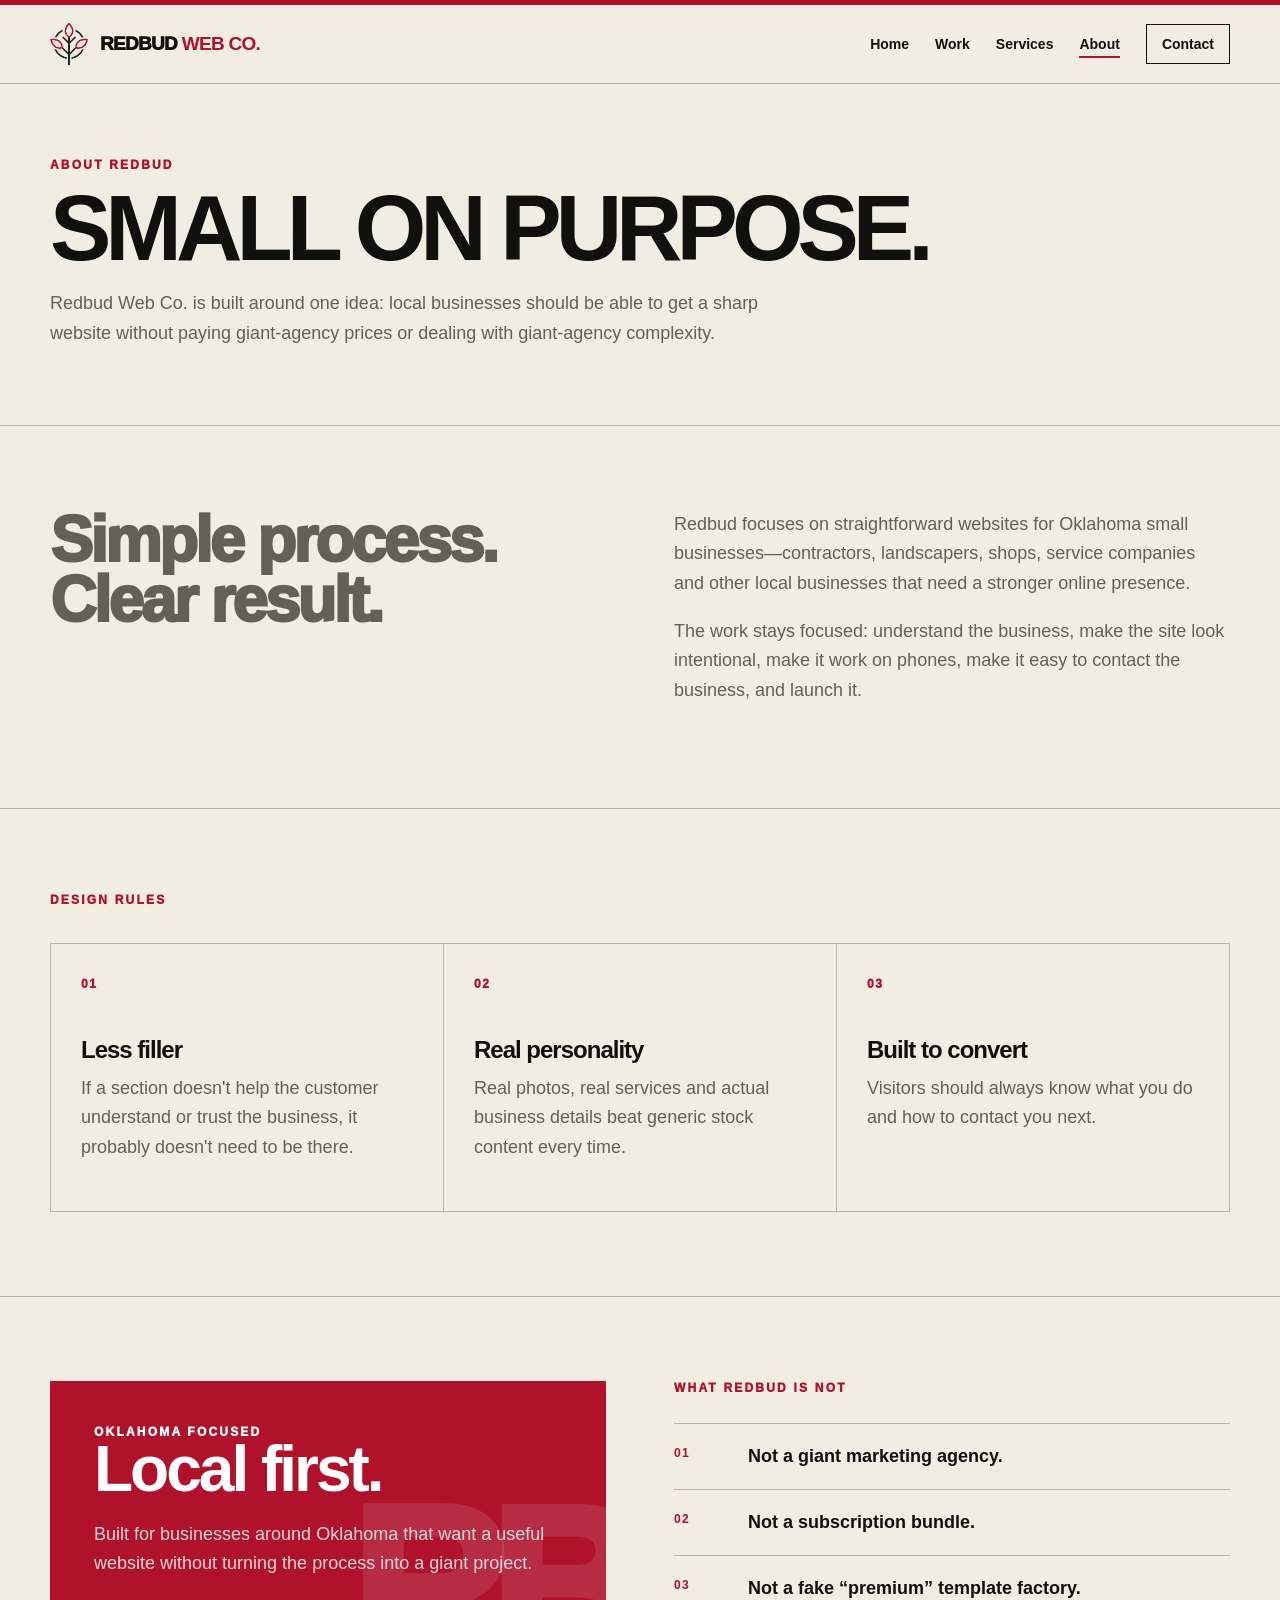
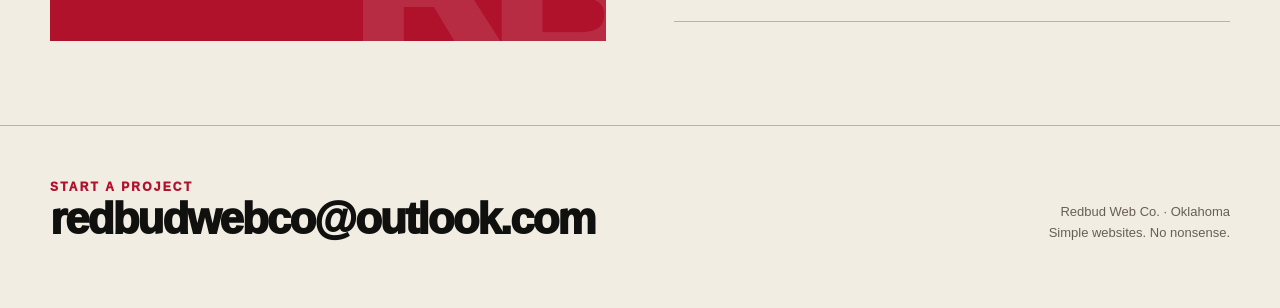
==== about.html @ 7985fb9d "Add files via upload" ====
<!doctype html><html lang="en"><head><meta charset="utf-8"><meta name="viewport" content="width=device-width,initial-scale=1"><meta name="description" content="About Redbud Web Co., a focused Oklahoma web design studio for small businesses."><title>About | Redbud Web Co.</title><link rel="stylesheet" href="style.css"></head><body><div class="topline"></div>
<nav><div class="wrap navin"><a class="brand" href="index.html"><span class="logo-crop" aria-hidden="true"><img src="assets/redbud-logo-source.png" alt=""></span><span>REDBUD <b>WEB CO.</b></span></a><div class="links"><a href="index.html">Home</a><a href="work.html">Work</a><a href="services.html">Services</a><a aria-current="page" href="about.html">About</a><a class="nav-cta" href="contact.html">Contact</a></div><button class="menu-btn" aria-label="Open menu" aria-expanded="false"><span aria-hidden="true"></span></button></div><div class="mobile-menu"><a href="index.html">Home</a><a href="work.html">Work</a><a href="services.html">Services</a><a href="about.html">About</a><a href="contact.html">Contact</a></div></nav><header class="pagehead"><div class="wrap"><div class="kicker">About Redbud</div><h1>SMALL ON PURPOSE.</h1><p>Redbud Web Co. is built around one idea: local businesses should be able to get a sharp website without paying giant-agency prices or dealing with giant-agency complexity.</p></div></header>
<section class="section"><div class="wrap split"><div class="reveal"><p class="bigline">Simple process. Clear result.</p></div><div class="reveal"><p>Redbud focuses on straightforward websites for Oklahoma small businesses—contractors, landscapers, shops, service companies and other local businesses that need a stronger online presence.</p><p>The work stays focused: understand the business, make the site look intentional, make it work on phones, make it easy to contact the business, and launch it.</p></div></div></section>
<section class="section"><div class="wrap"><div class="kicker">Design rules</div><div class="grid3"><article class="card reveal"><span class="n">01</span><h3>Less filler</h3><p>If a section doesn't help the customer understand or trust the business, it probably doesn't need to be there.</p></article><article class="card reveal"><span class="n">02</span><h3>Real personality</h3><p>Real photos, real services and actual business details beat generic stock content every time.</p></article><article class="card reveal"><span class="n">03</span><h3>Built to convert</h3><p>Visitors should always know what you do and how to contact you next.</p></article></div></div></section>
<section class="section"><div class="wrap split"><div class="red-panel"><div class="kicker" style="color:white">Oklahoma focused</div><h2>Local first.</h2><p>Built for businesses around Oklahoma that want a useful website without turning the process into a giant project.</p></div><div><div class="kicker">What Redbud is not</div><div class="rule-list"><div class="rule"><b>01</b><span>Not a giant marketing agency.</span></div><div class="rule"><b>02</b><span>Not a subscription bundle.</span></div><div class="rule"><b>03</b><span>Not a fake “premium” template factory.</span></div></div></div></div></section><footer><div class="wrap foot"><div><div class="kicker">Start a project</div><div class="email"><a href="mailto:redbudwebco@outlook.com">redbudwebco@outlook.com</a></div></div><div class="note">Redbud Web Co. · Oklahoma<br>Simple websites. No nonsense.</div></div></footer><script src="script.js"></script></body></html>
---- style.css ----
:root{
  --ink:#10100f;--paper:#f2ede2;--paper-2:#e8dfd1;--red:#b0122c;--red-dark:#7a1021;--line:#bdb3a5;--muted:#665f56;--max:1180px;
}
*{box-sizing:border-box}html{scroll-behavior:smooth}body{margin:0;background:var(--paper);color:var(--ink);font-family:Inter,ui-sans-serif,-apple-system,BlinkMacSystemFont,"Segoe UI",sans-serif;-webkit-font-smoothing:antialiased}body:before{content:"";position:fixed;inset:0;pointer-events:none;opacity:.22;background-image:linear-gradient(rgba(16,16,15,.04) 1px,transparent 1px),linear-gradient(90deg,rgba(16,16,15,.04) 1px,transparent 1px);background-size:34px 34px;mask-image:linear-gradient(to bottom,black,transparent 75%);z-index:-1}a{color:inherit;text-decoration:none}img{display:block;max-width:100%}button,input,textarea{font:inherit}.wrap{width:min(var(--max),calc(100% - 40px));margin-inline:auto}.topline{height:5px;background:var(--red)}
nav{position:sticky;top:0;z-index:50;background:rgba(242,237,226,.94);backdrop-filter:blur(12px);border-bottom:1px solid var(--line)}.navin{height:78px;display:flex;align-items:center;justify-content:space-between;gap:24px}.brand{display:inline-flex;align-items:center;gap:12px;font-weight:950;letter-spacing:-.7px;font-size:19px}.brand b{color:var(--red)}.logo-crop{position:relative;display:inline-block;width:38px;height:43px;overflow:hidden;flex:0 0 38px}.logo-crop img{position:absolute;width:82px;max-width:none;left:-22px;top:-18px;mix-blend-mode:multiply}.links{display:flex;gap:26px;align-items:center;font-size:14px;font-weight:800}.links a{position:relative}.links a:after{content:"";position:absolute;left:0;right:100%;bottom:-6px;height:2px;background:var(--red);transition:.2s ease}.links a:hover:after,.links a[aria-current="page"]:after{right:0}.nav-cta{padding:11px 15px;border:1px solid var(--ink)}.nav-cta:hover{background:var(--ink);color:var(--paper)}.menu-btn{display:none;background:none;border:0;font-weight:900;font-size:24px;padding:8px}.mobile-menu{display:none;border-top:1px solid var(--line);padding:12px 20px 18px}.mobile-menu a{display:block;padding:11px 0;font-weight:800}

.hero{padding:86px 0 0;border-bottom:1px solid var(--line);overflow:hidden}.hero-grid{display:grid;grid-template-columns:minmax(0,1.3fr) minmax(280px,.7fr);gap:70px;align-items:end}.kicker{text-transform:uppercase;letter-spacing:2.2px;font-size:12px;color:var(--red);font-weight:950}h1,h2,h3,p{margin-top:0}h1{font-size:clamp(58px,9.2vw,116px);line-height:.84;letter-spacing:-6px;margin:18px 0 28px;max-width:1000px;text-wrap:balance}h2{font-size:clamp(36px,5vw,64px);line-height:.95;letter-spacing:-3px;margin-bottom:20px;text-wrap:balance}h3{font-size:24px;letter-spacing:-1px;margin-bottom:10px}p{font-size:18px;line-height:1.65;color:var(--muted);max-width:720px}.hero-copy{font-size:20px;max-width:690px}.hero-actions{display:flex;gap:12px;flex-wrap:wrap;margin-top:34px}.btn{display:inline-flex;align-items:center;justify-content:center;gap:10px;background:var(--ink);color:var(--paper);padding:14px 19px;border:1px solid var(--ink);font-weight:900;transition:.18s ease}.btn:hover{transform:translateY(-2px);background:var(--red);border-color:var(--red)}.btn.ghost{background:transparent;color:var(--ink)}.btn.ghost:hover{color:var(--paper)}.hero-stamp{align-self:stretch;border-left:1px solid var(--line);padding:0 0 28px 28px;display:flex;flex-direction:column;justify-content:flex-end}.hero-stamp .big{font-size:clamp(56px,8vw,96px);font-weight:950;letter-spacing:-6px;line-height:.75;color:var(--red)}.hero-stamp strong{font-size:24px;letter-spacing:-1px}.hero-stamp p{font-size:14px;margin:12px 0 0}.industry-strip{margin-top:76px;border-top:1px solid var(--line);display:grid;grid-template-columns:repeat(5,1fr)}.industry-strip span{padding:18px 10px;border-right:1px solid var(--line);font-size:12px;font-weight:950;text-transform:uppercase;letter-spacing:1.2px;text-align:center}.industry-strip span:last-child{border-right:0}
.priceband{border-bottom:1px solid var(--line)}.price{display:grid;grid-template-columns:1fr 1fr;gap:60px;align-items:end;padding:76px 0}.price-lockup strong{font-size:clamp(86px,12vw,154px);letter-spacing:-8px;line-height:.75;display:block}.price-lockup small{display:block;font-size:14px;color:var(--muted);margin-top:18px}.section{padding:84px 0;border-bottom:1px solid var(--line)}.section.compact{padding:60px 0}.grid3{display:grid;grid-template-columns:repeat(3,1fr);border-top:1px solid var(--line);border-left:1px solid var(--line);margin-top:36px}.card{padding:30px;border-right:1px solid var(--line);border-bottom:1px solid var(--line);min-height:210px;background:transparent;transition:.2s ease}.card:hover{background:var(--paper-2);transform:translateY(-3px)}.card .n{font-size:12px;color:var(--red);font-weight:950;letter-spacing:1.5px}.card h3{margin-top:44px}.split{display:grid;grid-template-columns:1fr 1fr;gap:68px;align-items:start}.bigline{font-size:clamp(34px,5vw,68px);font-weight:950;letter-spacing:-3px;line-height:.95;margin:0}.rule-list{border-top:1px solid var(--line);margin-top:28px}.rule{display:grid;grid-template-columns:56px 1fr;gap:18px;padding:22px 0;border-bottom:1px solid var(--line)}.rule b{color:var(--red);font-size:12px;letter-spacing:1.4px}.rule span{font-size:18px;font-weight:800}
.process{display:grid;grid-template-columns:repeat(3,1fr);border:1px solid var(--ink);margin-top:34px}.process article{padding:32px;min-height:260px;border-right:1px solid var(--ink);position:relative}.process article:last-child{border-right:0}.process .step{font-size:72px;line-height:.75;font-weight:950;letter-spacing:-5px;color:var(--red)}.process h3{margin-top:70px}.process p{font-size:15px}.red-panel{background:var(--red);color:white;padding:44px;position:relative;overflow:hidden}.red-panel:after{content:"RB";position:absolute;right:-20px;bottom:-58px;font-size:220px;font-weight:950;letter-spacing:-20px;color:rgba(255,255,255,.11);line-height:1}.red-panel p{color:rgba(255,255,255,.82)}
.project-grid{display:grid;grid-template-columns:1fr 1fr;gap:18px;margin-top:40px}.project-link{display:block}.project{position:relative;background:var(--ink);color:var(--paper);padding:38px;min-height:410px;overflow:hidden;border:1px solid var(--ink);transition:transform .22s ease,box-shadow .22s ease}.project.light{background:var(--paper-2);color:var(--ink);border-color:var(--line)}.project p{color:#c9c4bb}.project.light p{color:var(--muted)}.project .mock{margin-top:46px;border:1px solid #57534d;padding:20px;font-family:ui-monospace,SFMono-Regular,Menlo,monospace;font-size:13px;line-height:1.7}.project.light .mock{border-color:var(--line)}.project:after{content:"↗";position:absolute;right:28px;top:25px;font-size:32px;font-weight:800;color:var(--red);transition:.2s ease}.project-link:hover .project{transform:translateY(-5px) rotate(-.25deg);box-shadow:10px 10px 0 var(--red)}.project-link:nth-child(even):hover .project{transform:translateY(-5px) rotate(.25deg)}.project-chip{display:inline-block;margin-top:24px;border:1px solid currentColor;padding:7px 9px;font-size:11px;font-weight:950;letter-spacing:1.2px;text-transform:uppercase}
.work-preview{display:grid;grid-template-columns:1.2fr .8fr;gap:18px;margin-top:38px}.mini-work{border:1px solid var(--ink);padding:30px;min-height:320px;display:flex;flex-direction:column;justify-content:space-between;transition:.2s ease}.mini-work.dark{background:var(--ink);color:var(--paper)}.mini-work.dark p{color:#c9c4bb}.mini-work:hover{transform:translate(-4px,-4px);box-shadow:8px 8px 0 var(--red)}.mini-work .arrow{font-size:44px;line-height:1;color:var(--red)}
.pagehead{padding:74px 0 58px;border-bottom:1px solid var(--line)}.pagehead h1{font-size:clamp(52px,8vw,92px);margin-bottom:22px}.pricing-box{border:2px solid var(--ink);padding:38px;display:grid;grid-template-columns:1fr auto;gap:35px;align-items:center}.pricing-box .money{font-size:clamp(76px,11vw,140px);font-weight:950;letter-spacing:-7px;line-height:.78}.tag{display:inline-block;border:1px solid var(--line);padding:8px 10px;font-size:12px;font-weight:900;text-transform:uppercase;letter-spacing:1px;margin:0 6px 8px 0}.faq{border-top:1px solid var(--line);margin-top:36px}details{border-bottom:1px solid var(--line);padding:20px 0}summary{cursor:pointer;font-weight:900;font-size:20px;list-style:none}summary::-webkit-details-marker{display:none}details p{padding-top:14px;margin-bottom:0}.contact-box{display:grid;grid-template-columns:1.1fr .9fr;gap:60px;align-items:start}.contact-email{font-size:clamp(28px,5vw,56px);font-weight:950;letter-spacing:-2.5px;word-break:break-word}.contact-panel{background:var(--ink);color:var(--paper);padding:36px}.contact-panel p{color:#c9c4bb}.contact-panel .btn{background:var(--red);border-color:var(--red)}footer{padding:54px 0 64px}.foot{display:flex;justify-content:space-between;gap:30px;align-items:flex-end}.email{font-size:clamp(24px,4vw,44px);font-weight:950;letter-spacing:-2px;word-break:break-word}.note{font-size:13px;color:var(--muted);line-height:1.6;text-align:right}.badge-row{display:flex;flex-wrap:wrap;gap:8px;margin-top:20px}.reveal{opacity:0;transform:translateY(12px);transition:.55s ease}.reveal.visible{opacity:1;transform:none}
@media(max-width:860px){.links{display:none}.menu-btn{display:block}.mobile-menu.open{display:block}.hero-grid,.price,.split,.contact-box,.work-preview{grid-template-columns:1fr}.hero-grid{gap:38px}.hero-stamp{border-left:0;border-top:1px solid var(--line);padding:24px 0}.grid3,.project-grid,.process{grid-template-columns:1fr}.process article{border-right:0;border-bottom:1px solid var(--ink)}.process article:last-child{border-bottom:0}.pricing-box{grid-template-columns:1fr}.foot{align-items:flex-start;flex-direction:column}.note{text-align:left}.industry-strip{grid-template-columns:1fr 1fr}.industry-strip span{border-bottom:1px solid var(--line)}}@media(max-width:520px){.wrap{width:min(var(--max),calc(100% - 28px))}.hero{padding-top:64px}.section{padding:66px 0}.pagehead{padding:58px 0 46px}h1{font-size:54px;letter-spacing:-3px}.price-lockup strong{letter-spacing:-5px}.card{min-height:180px}.project{padding:28px;min-height:350px}.industry-strip{grid-template-columns:1fr}.industry-strip span{border-right:0}}


/* ——— Intentional mobile design ——— */
html,body{max-width:100%;overflow-x:hidden}
a,button{-webkit-tap-highlight-color:rgba(176,18,44,.12)}
::selection{background:var(--red);color:#fff}

@media(max-width:860px){
  nav{backdrop-filter:blur(16px)}
  .navin{height:68px;gap:14px}
  .brand{gap:9px;font-size:16px;letter-spacing:-.45px}
  .logo-crop{width:31px;height:36px;flex-basis:31px}
  .logo-crop img{width:69px;left:-19px;top:-15px}

  .menu-btn{
    display:grid;
    place-items:center;
    width:42px;
    height:42px;
    padding:0;
    border:1px solid var(--ink);
    border-radius:0;
    font-size:0;
    cursor:pointer;
    position:relative;
  }
  .menu-btn:before,.menu-btn:after,.menu-btn span{
    content:"";
    position:absolute;
    width:18px;
    height:2px;
    background:var(--ink);
    transition:transform .2s ease,top .2s ease,opacity .2s ease;
  }
  .menu-btn:before{top:14px}
  .menu-btn span{top:20px}
  .menu-btn:after{top:26px}
  .menu-btn[aria-expanded="true"]:before{top:20px;transform:rotate(45deg)}
  .menu-btn[aria-expanded="true"] span{opacity:0}
  .menu-btn[aria-expanded="true"]:after{top:20px;transform:rotate(-45deg)}

  .mobile-menu{
    padding:0 max(20px,env(safe-area-inset-right)) 18px max(20px,env(safe-area-inset-left));
    background:var(--paper);
  }
  .mobile-menu.open{
    display:block;
    animation:menuDrop .18s ease-out both;
  }
  .mobile-menu a{
    display:flex;
    align-items:center;
    justify-content:space-between;
    min-height:56px;
    padding:0;
    border-bottom:1px solid var(--line);
    font-size:22px;
    font-weight:950;
    letter-spacing:-.8px;
  }
  .mobile-menu a:after{content:"↗";font-size:18px;color:var(--red)}
  .mobile-menu a:last-child{
    margin-top:14px;
    min-height:52px;
    padding:0 16px;
    border:1px solid var(--red);
    background:var(--red);
    color:#fff;
  }
  .mobile-menu a:last-child:after{color:#fff}
  @keyframes menuDrop{from{opacity:0;transform:translateY(-8px)}to{opacity:1;transform:none}}

  .hero{padding:58px 0 0}
  .hero-grid{gap:30px}
  .hero-copy{font-size:18px;line-height:1.55}
  .hero-actions{margin-top:28px;gap:10px}
  .hero-actions .btn{min-height:52px;padding:14px 18px}
  .hero-stamp{padding:22px 0 8px}
  .hero-stamp .big{font-size:72px;letter-spacing:-5px}
  .hero-stamp strong{font-size:20px}
  .hero-stamp p{max-width:420px}

  .price{gap:30px;padding:58px 0}
  .section{padding:70px 0}
  .section.compact{padding:50px 0}
  .split{gap:32px}

  .grid3{
    border-left:0;
    border-top:1px solid var(--ink);
    gap:0;
  }
  .card{
    min-height:0;
    padding:24px 4px 26px;
    border-right:0;
    border-bottom:1px solid var(--line);
  }
  .card:hover{transform:none}
  .card h3{margin-top:26px}
  .card p{margin-bottom:0}

  .process{margin-top:28px}
  .process article{min-height:0;padding:26px}
  .process .step{font-size:58px}
  .process h3{margin-top:38px}

  .project-grid{gap:12px;margin-top:30px}
  .project{min-height:340px}
  .project-link:hover .project,.project-link:nth-child(even):hover .project{
    transform:none;box-shadow:none
  }
  .project:after{right:22px;top:20px}
  .project .mock{margin-top:34px}

  .work-preview{gap:12px;margin-top:30px}
  .mini-work{min-height:260px}
  .mini-work:hover{transform:none;box-shadow:none}

  .pricing-box{padding:28px;gap:24px}
  .contact-box{gap:32px}
  .contact-panel{padding:28px}

  details{padding:18px 0}
  summary{font-size:18px;line-height:1.3}

  footer{padding:44px 0 calc(48px + env(safe-area-inset-bottom))}
  .foot{gap:22px}
}

@media(max-width:520px){
  .wrap{width:calc(100% - 32px)}
  .topline{height:4px}
  .navin{height:64px}

  .pagehead{padding:48px 0 40px}
  .pagehead h1{font-size:clamp(44px,14vw,62px);line-height:.9;letter-spacing:-3.5px;margin-bottom:18px}
  .hero{padding-top:46px}
  h1{font-size:clamp(48px,15vw,66px);line-height:.88;letter-spacing:-4px;margin:14px 0 22px}
  h2{font-size:clamp(34px,11vw,48px);line-height:.97;letter-spacing:-2.2px}
  h3{font-size:22px}
  p{font-size:16px;line-height:1.58}
  .hero-copy{font-size:17px}

  .kicker{font-size:11px;letter-spacing:1.7px}
  .hero-actions{display:grid;grid-template-columns:1fr}
  .hero-actions .btn{width:100%;min-height:54px}
  .btn{min-height:48px}

  .hero-stamp .big{font-size:64px}
  .industry-strip{
    display:flex;
    overflow-x:auto;
    margin:46px -16px 0;
    padding-left:16px;
    border-top:1px solid var(--line);
    scrollbar-width:none;
    overscroll-behavior-inline:contain;
  }
  .industry-strip::-webkit-scrollbar{display:none}
  .industry-strip span{
    flex:0 0 auto;
    min-width:135px;
    padding:16px 18px;
    border-right:1px solid var(--line);
    border-bottom:0;
    white-space:nowrap;
  }

  .price{padding:50px 0}
  .price-lockup strong{font-size:96px;letter-spacing:-6px}
  .price-lockup small{margin-top:14px;line-height:1.5}

  .section{padding:58px 0}
  .section.compact{padding:44px 0}
  .red-panel{padding:30px 26px}
  .red-panel:after{font-size:160px;right:-14px;bottom:-44px}

  .rule{grid-template-columns:42px 1fr;gap:12px;padding:18px 0}
  .rule span{font-size:16px}
  .bigline{font-size:40px;letter-spacing:-2px}

  .project{padding:24px;min-height:310px}
  .project .mock{padding:16px;font-size:12px}
  .project:after{font-size:26px}
  .project-chip{margin-top:18px}

  .mini-work{padding:24px;min-height:235px}
  .mini-work .arrow{font-size:36px}

  .pricing-box{padding:24px;border-width:1px}
  .pricing-box .money{font-size:84px;letter-spacing:-5px}
  .tag{font-size:10px}

  .contact-email{font-size:clamp(26px,9vw,40px);letter-spacing:-1.7px}
  .contact-panel{padding:24px}
  .contact-panel .btn{width:100%}

  .email{font-size:clamp(23px,8vw,34px);letter-spacing:-1.4px}
  .note{font-size:12px}

  /* Give touch devices feedback without desktop-style hover movement. */
  .btn:active{transform:translateY(1px)}
  .project-link:active .project,.mini-work:active{background:var(--paper-2)}
  .project-link:active .project:not(.light){background:#1c1b19}
}

@media(max-width:360px){
  .wrap{width:calc(100% - 24px)}
  .brand span:last-child{font-size:14px}
  .logo-crop{width:28px;flex-basis:28px}
  h1{font-size:45px}
  .price-lockup strong{font-size:82px}
}
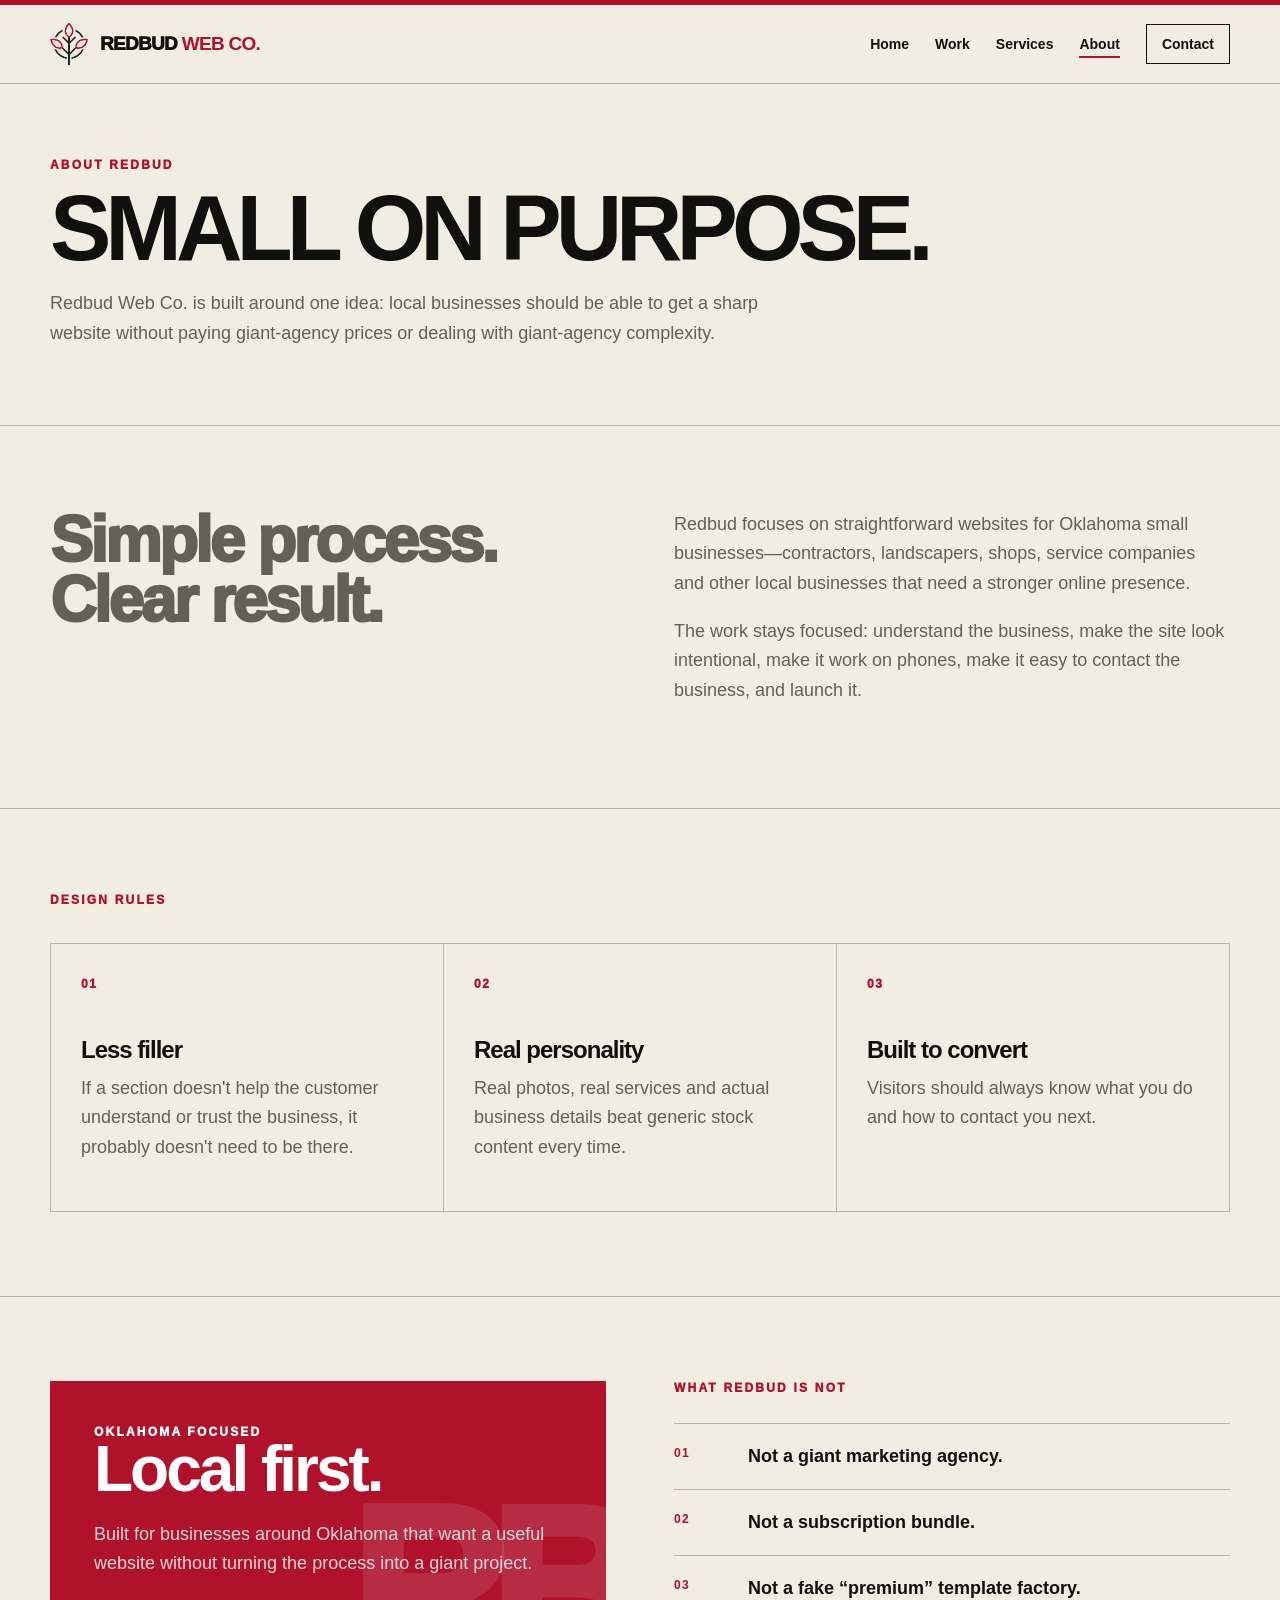
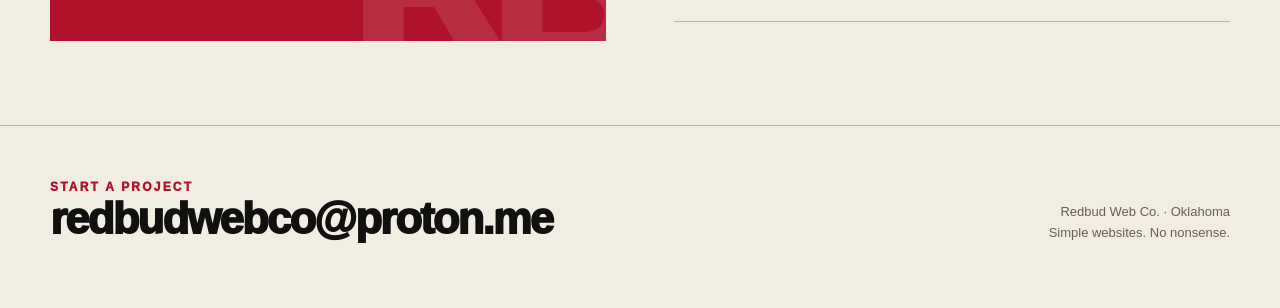
==== commit 0b3e211b: "Update about.html" ====
--- a/about.html
+++ b/about.html
@@ -2,4 +2,4 @@
 <nav><div class="wrap navin"><a class="brand" href="index.html"><span class="logo-crop" aria-hidden="true"><img src="assets/redbud-logo-source.png" alt=""></span><span>REDBUD <b>WEB CO.</b></span></a><div class="links"><a href="index.html">Home</a><a href="work.html">Work</a><a href="services.html">Services</a><a aria-current="page" href="about.html">About</a><a class="nav-cta" href="contact.html">Contact</a></div><button class="menu-btn" aria-label="Open menu" aria-expanded="false"><span aria-hidden="true"></span></button></div><div class="mobile-menu"><a href="index.html">Home</a><a href="work.html">Work</a><a href="services.html">Services</a><a href="about.html">About</a><a href="contact.html">Contact</a></div></nav><header class="pagehead"><div class="wrap"><div class="kicker">About Redbud</div><h1>SMALL ON PURPOSE.</h1><p>Redbud Web Co. is built around one idea: local businesses should be able to get a sharp website without paying giant-agency prices or dealing with giant-agency complexity.</p></div></header>
 <section class="section"><div class="wrap split"><div class="reveal"><p class="bigline">Simple process. Clear result.</p></div><div class="reveal"><p>Redbud focuses on straightforward websites for Oklahoma small businesses—contractors, landscapers, shops, service companies and other local businesses that need a stronger online presence.</p><p>The work stays focused: understand the business, make the site look intentional, make it work on phones, make it easy to contact the business, and launch it.</p></div></div></section>
 <section class="section"><div class="wrap"><div class="kicker">Design rules</div><div class="grid3"><article class="card reveal"><span class="n">01</span><h3>Less filler</h3><p>If a section doesn't help the customer understand or trust the business, it probably doesn't need to be there.</p></article><article class="card reveal"><span class="n">02</span><h3>Real personality</h3><p>Real photos, real services and actual business details beat generic stock content every time.</p></article><article class="card reveal"><span class="n">03</span><h3>Built to convert</h3><p>Visitors should always know what you do and how to contact you next.</p></article></div></div></section>
-<section class="section"><div class="wrap split"><div class="red-panel"><div class="kicker" style="color:white">Oklahoma focused</div><h2>Local first.</h2><p>Built for businesses around Oklahoma that want a useful website without turning the process into a giant project.</p></div><div><div class="kicker">What Redbud is not</div><div class="rule-list"><div class="rule"><b>01</b><span>Not a giant marketing agency.</span></div><div class="rule"><b>02</b><span>Not a subscription bundle.</span></div><div class="rule"><b>03</b><span>Not a fake “premium” template factory.</span></div></div></div></div></section><footer><div class="wrap foot"><div><div class="kicker">Start a project</div><div class="email"><a href="mailto:redbudwebco@outlook.com">redbudwebco@outlook.com</a></div></div><div class="note">Redbud Web Co. · Oklahoma<br>Simple websites. No nonsense.</div></div></footer><script src="script.js"></script></body></html>+<section class="section"><div class="wrap split"><div class="red-panel"><div class="kicker" style="color:white">Oklahoma focused</div><h2>Local first.</h2><p>Built for businesses around Oklahoma that want a useful website without turning the process into a giant project.</p></div><div><div class="kicker">What Redbud is not</div><div class="rule-list"><div class="rule"><b>01</b><span>Not a giant marketing agency.</span></div><div class="rule"><b>02</b><span>Not a subscription bundle.</span></div><div class="rule"><b>03</b><span>Not a fake “premium” template factory.</span></div></div></div></div></section><footer><div class="wrap foot"><div><div class="kicker">Start a project</div><div class="email"><a href="mailto:redbudwebco@proton.me">redbudwebco@proton.me</a></div></div><div class="note">Redbud Web Co. · Oklahoma<br>Simple websites. No nonsense.</div></div></footer><script src="script.js"></script></body></html>
